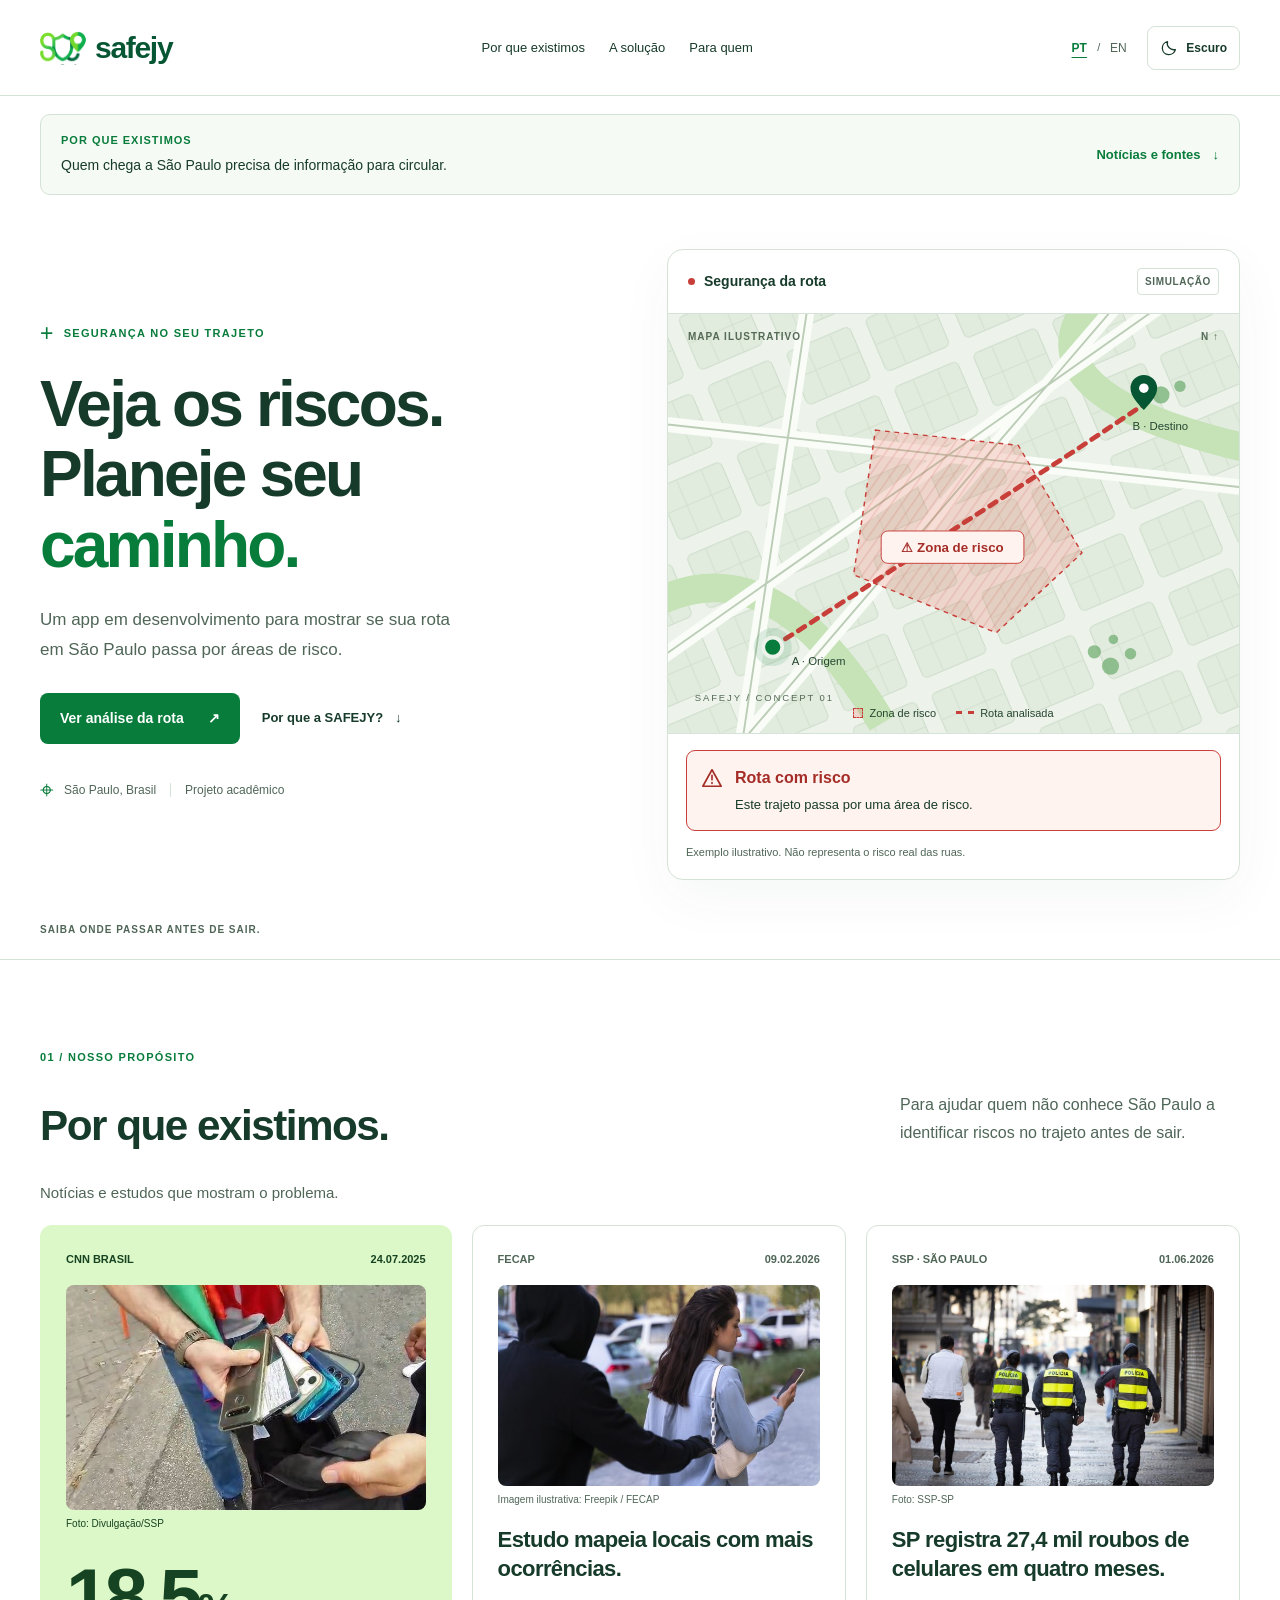
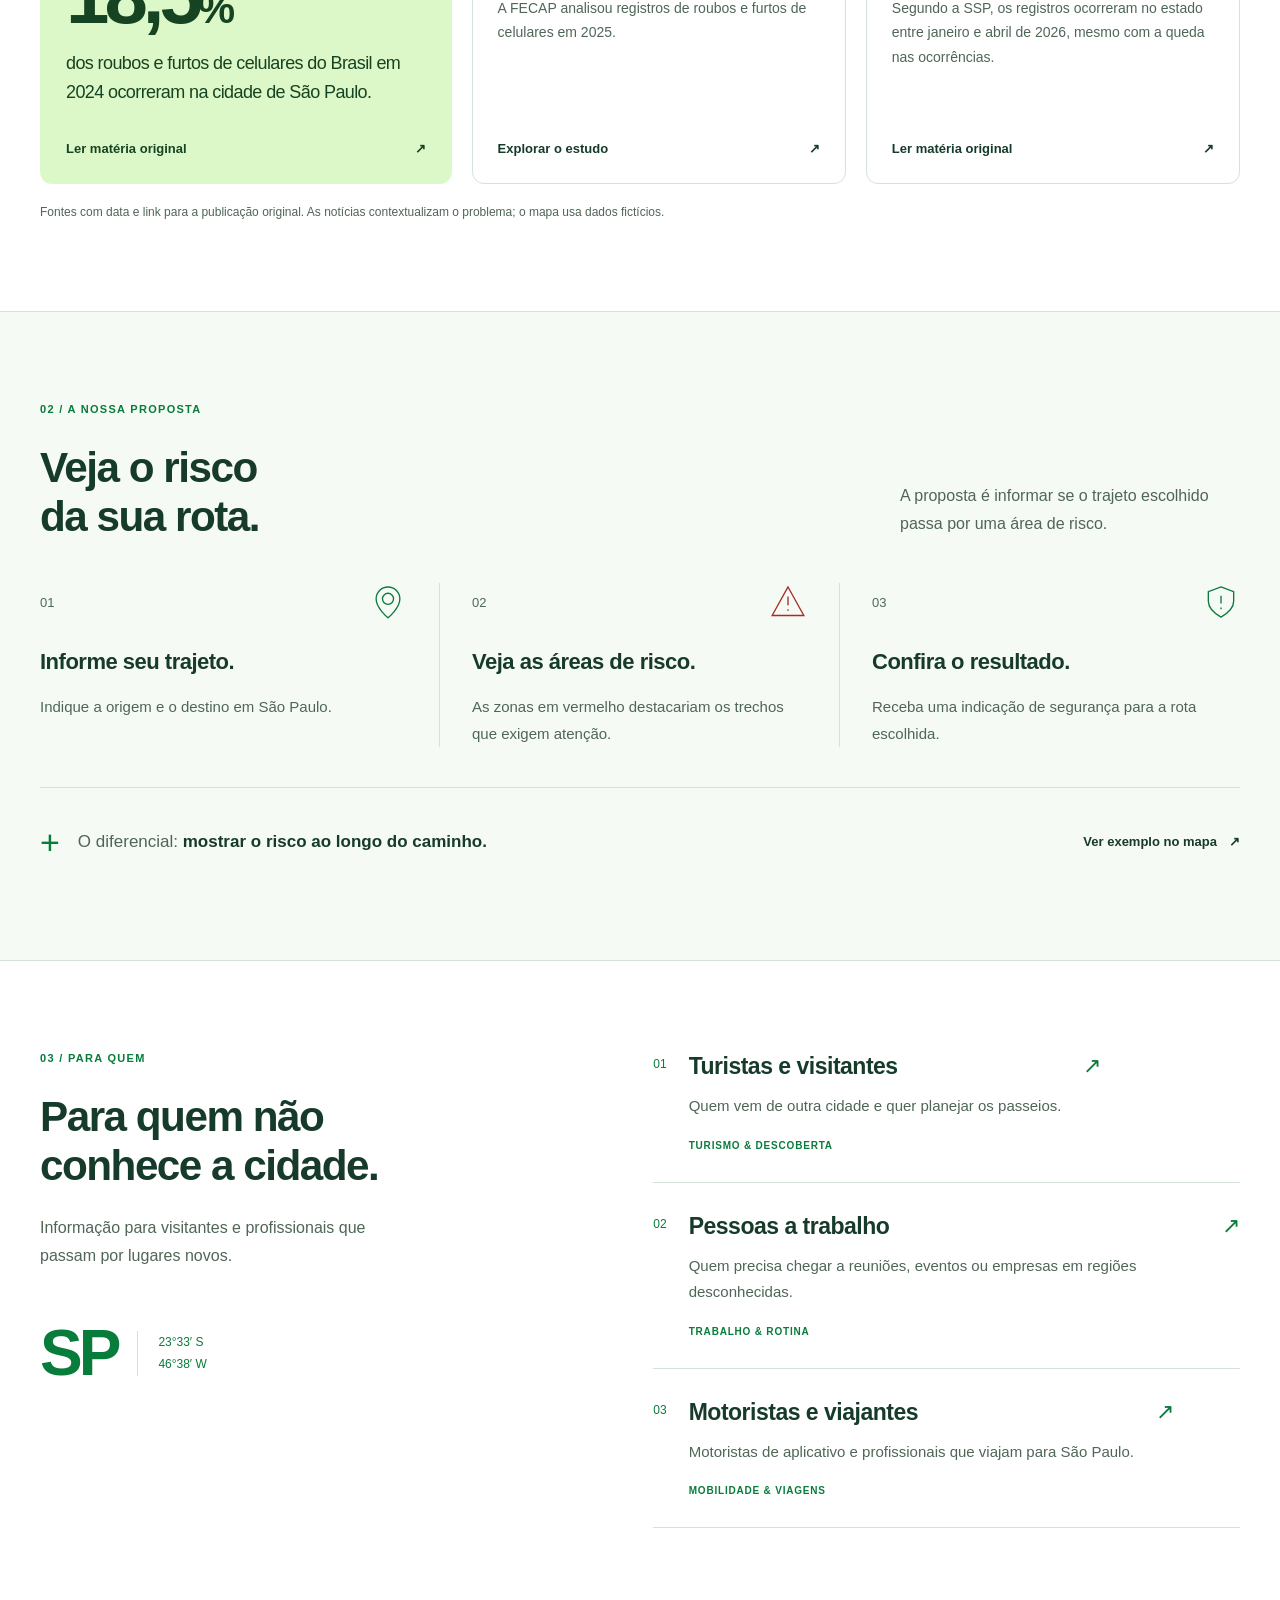
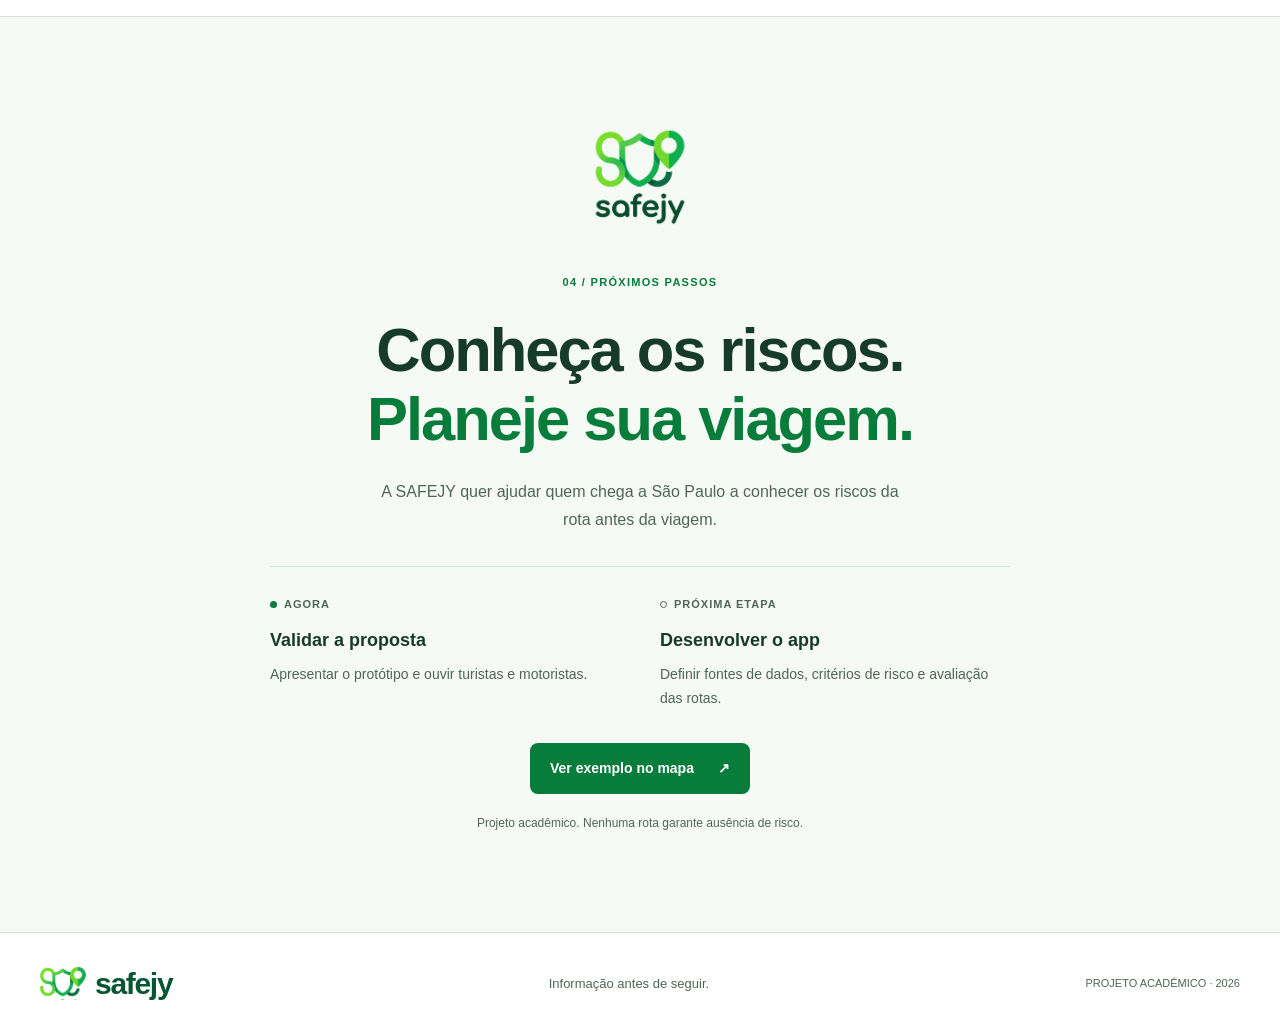
==== SAFEJY.html @ 4ebc930a "Adiciona versão inicial do projeto Safejy" ====
<!doctype html>
<html lang="pt-BR">
<head>
  <meta charset="utf-8"><meta name="viewport" content="width=device-width,initial-scale=1">
  <meta name="theme-color" content="#ffffff">
  <script>try{if(localStorage.getItem("safejy-theme")==="dark")document.documentElement.dataset.theme="dark";}catch(error){}</script>
  <meta name="description" content="SAFEJY: saiba se sua rota em São Paulo passa por áreas de risco. Conheça nossa proposta e as notícias que mostram o problema.">
  <title>SAFEJY — Planeje seu caminho.</title>
  <link rel="icon" href="[data-uri]" type="image/svg+xml">
  <style>
/* SAFEJY: white, forest green, vivid green and lime from the supplied logo. */
:root {
  color-scheme: light;
  --bg: #ffffff; --surface: #f6faf5; --panel: #ffffff;
  --line: #d5e2d7; --text: #173b2a; --muted: #4f6657;
  --green: #087c3b; --lime: #76e21e; --brand-dark: #075633;
  --button: #087c3b; --button-text: #ffffff; --button-hover: #065f2e;
  --tint: #edf7e8; --feature: #ddf8c8; --feature-text: #164321;
  --risk: #c83f39; --risk-text: #a52d27; --shadow: 0 18px 55px #1546290b;
  --map-base: #edf3eb; --map-block: #e1ebde; --map-edge: #cbdac7;
  --map-inner: #d2e0ce; --map-road: #f9fcf7; --map-road-line: #bccdb7;
  --map-park: #c5e3b7; --map-tree: #6cab6c; --map-risk-fill: #e9554430;
  --map-risk-label: #fff3ef; --map-text: #264630; --map-muted: #546a55;
  --map-pin: #075633; --map-pin-inner: #ffffff; --map-initial: #66706a;
  --route: #087c3b; --max: 1280px;
}
:root[data-theme="dark"] {
  color-scheme: dark;
  --bg: #101b15; --surface: #15251b; --panel: #192b1f;
  --line: #3c5142; --text: #edf5ed; --muted: #b5c7b9;
  --green: #92e956; --brand-dark: #92e956;
  --button: #92e956; --button-text: #17321e; --button-hover: #adf57c;
  --tint: #1e3424; --feature: #27452b; --feature-text: #e4f7d6;
  --risk: #ff9c91; --risk-text: #ffb1a7; --shadow: 0 18px 55px #0003;
  --map-base: #17291e; --map-block: #21372a; --map-edge: #36503d;
  --map-inner: #2a4232; --map-road: #112118; --map-road-line: #46624c;
  --map-park: #2e5035; --map-tree: #7eac7f; --map-risk-fill: #ee6f5830;
  --map-risk-label: #452f29; --map-text: #e2eee0; --map-muted: #b1c5ae;
  --map-pin: #e2f5d8; --map-pin-inner: #17321e; --map-initial: #e2e9df;
  --route: #92e956;
}
* { box-sizing: border-box; }
html { scroll-behavior: smooth; scroll-padding-top: 28px; }
body { margin: 0; background: var(--bg); color: var(--text); font-family: -apple-system, BlinkMacSystemFont, "Segoe UI", Arial, sans-serif; -webkit-font-smoothing: antialiased; line-height: 1.5; }
button, a { -webkit-tap-highlight-color: transparent; touch-action: manipulation; }
a { color: inherit; text-decoration: none; }
button { font: inherit; cursor: pointer; color: inherit; }
button:disabled { cursor: default; opacity: .35; }
button:focus-visible, a:focus-visible, [tabindex]:focus-visible { outline: 3px solid var(--green); outline-offset: 5px; }
button.primary:focus-visible, a.primary:focus-visible { outline-color: var(--text); }
::selection { background: #d4f5b9; color: #173b2a; }
.skip { position: fixed; top: -70px; left: 20px; background: var(--button); color: var(--button-text); padding: 14px; z-index: 100; border-radius: 5px; }
.skip:focus { top: 10px; }
.header { max-width: var(--max); margin: auto; min-height: 96px; display: flex; align-items: center; justify-content: space-between; gap: 24px; padding: 18px 40px; border-bottom: 1px solid var(--line); }
.brand { display: inline-flex; gap: 9px; align-items: center; flex-shrink: 0; min-height: 44px; }
.brand-symbol { position: relative; display: block; overflow: hidden; width: 46px; height: 34px; border-radius: 5px; background: transparent; flex-shrink: 0; }
.brand-symbol img { position: absolute; width: 74px; height: 74px; max-width: none; top: -12px; left: -14px; }
.brand-name { font-family: "Arial Rounded MT Bold", "Trebuchet MS", sans-serif; font-size: 30px; font-weight: 800; letter-spacing: -1.3px; color: var(--brand-dark); }
.header nav { display: flex; align-items: center; gap: 24px; font-size: 13px; font-weight: 500; white-space: nowrap; }
.header nav a { display: inline-flex; align-items: center; min-height: 44px; }
.header nav a:hover, .text-link:hover { color: var(--green); text-decoration: underline; text-underline-offset: 5px; }
.header-actions { display: flex; align-items: center; gap: 12px; }
.languages { display: flex; gap: 1px; align-items: center; color: var(--muted); font-size: 11px; }
.languages button { background: none; border: 1px solid transparent; border-radius: 5px; min-width: 34px; min-height: 44px; padding: 8px 3px; font-size: 12px; color: var(--muted); }
.languages button[aria-pressed="true"] { color: var(--green); font-weight: 800; text-decoration: underline; text-underline-offset: 5px; }
.theme-toggle { display: inline-flex; align-items: center; justify-content: center; gap: 8px; min-height: 44px; padding: 10px 12px; background: var(--panel); border: 1px solid var(--line); border-radius: 8px; font-size: 12px; font-weight: 600; white-space: nowrap; }
.theme-toggle:hover { background: var(--tint); border-color: var(--green); }
.theme-toggle svg { width: 18px; height: 18px; fill: none; stroke: currentColor; stroke-width: 1.7; stroke-linejoin: round; stroke-linecap: round; flex-shrink: 0; }
.theme-toggle .sun-icon { display: none; }
[data-theme="dark"] .theme-toggle .sun-icon { display: block; }
[data-theme="dark"] .theme-toggle .moon-icon { display: none; }
.slide { max-width: var(--max); margin: auto; padding: 88px 40px; border-bottom: 1px solid var(--line); scroll-margin-top: 24px; }
.hero { padding-top: 18px; padding-bottom: 22px; }
.red-dot, .green-dot, .hollow-dot { width: 7px; height: 7px; display: inline-block; border-radius: 50%; flex-shrink: 0; }
.red-dot { background: var(--risk); }
.green-dot { background: var(--green); }
.hollow-dot { border: 1px solid var(--muted); }
.hero-grid { display: grid; grid-template-columns: 1fr 1fr; gap: 54px; align-items: center; padding: 54px 0 42px; }
.eyebrow { font-size: 11px; letter-spacing: 1.3px; font-weight: 700; display: flex; align-items: center; gap: 9px; color: var(--green); margin: 0 0 24px; line-height: 1.7; }
.tiny-cross { font-size: 23px; font-weight: 400; line-height: 1; }
.hero h1 { font-size: clamp(45px, 5vw, 68px); line-height: 1.1; letter-spacing: -2.8px; margin: 0; font-weight: 700; }
.hero h1 em { font-style: normal; color: var(--green); }
.hero-description { font-size: 17px; line-height: 1.75; color: var(--muted); max-width: 420px; margin: 25px 0 28px; }
.hero-ctas { display: flex; align-items: center; gap: 22px; flex-wrap: wrap; }
.button { display: inline-flex; align-items: center; justify-content: center; gap: 24px; border: 0; min-height: 50px; padding: 15px 20px; border-radius: 8px; font-size: 14px; font-weight: 650; }
.primary { background: var(--button); color: var(--button-text); transition: background .2s, transform .2s; }
.primary:hover { background: var(--button-hover); transform: translateY(-1px); }
.text-link { font-size: 13px; font-weight: 600; display: inline-flex; min-height: 44px; gap: 12px; align-items: center; }
.hero-foot { display: flex; gap: 10px; align-items: center; font-size: 12px; color: var(--muted); margin-top: 28px; }
.location-icon { font-size: 24px; color: var(--green); }
.divider { height: 14px; width: 1px; background: var(--line); margin: 0 4px; }
.demo { border: 1px solid var(--line); border-radius: 16px; background: var(--panel); box-shadow: var(--shadow); overflow: hidden; scroll-margin-top: 40px; }
.map-top { display: flex; align-items: center; justify-content: space-between; padding: 18px 20px; gap: 10px; border-bottom: 1px solid var(--line); }
.map-top > div { display: flex; align-items: center; gap: 9px; font-size: 14px; }
.outline-label { font-size: 10px; letter-spacing: .6px; padding: 5px 7px; border: 1px solid var(--line); border-radius: 4px; color: var(--muted); font-weight: 600; }
.map-canvas { position: relative; background: var(--map-base); }
.map-caption { position: absolute; top: 15px; left: 20px; right: 20px; display: flex; justify-content: space-between; z-index: 1; font-size: 10px; letter-spacing: 1px; color: var(--map-muted); font-weight: 600; }
.city-map { display: block; width: 100%; height: auto; }
.map-legend { display: flex; justify-content: center; gap: 20px; position: absolute; bottom: 12px; left: 12px; right: 12px; font-size: 11px; color: var(--map-text); }
.map-legend > span { display: flex; align-items: center; gap: 6px; }
.legend-risk { width: 10px; height: 10px; border: 1px dashed var(--risk); background: var(--map-risk-fill); }
.legend-route { width: 18px; height: 0; border-top: 3px dashed var(--risk); }
.map-bottom { padding: 16px 18px 18px; border-top: 1px solid var(--line); }
.map-note { font-size: 11px; color: var(--muted); line-height: 1.7; margin: 0; }
.section-bottom { display: flex; justify-content: space-between; gap: 20px; font-size: 10px; font-weight: 600; letter-spacing: 1px; color: var(--muted); }
.heading-row { display: flex; justify-content: space-between; gap: 55px; align-items: flex-end; }
.heading-row h2, .audience h2 { font-size: clamp(30px, 3.3vw, 44px); line-height: 1.17; font-weight: 650; letter-spacing: -1.5px; margin: 0; }
.heading-row > p { color: var(--muted); font-size: 16px; line-height: 1.75; max-width: 340px; margin: 0 0 3px; }
.news-grid { display: grid; grid-template-columns: 1.1fr 1fr 1fr; gap: 20px; margin-top: 38px; }
.article { padding: 25px; display: flex; flex-direction: column; min-height: 330px; border: 1px solid var(--line); border-radius: 12px; background: var(--panel); transition: transform .2s, border-color .2s; }
.article:hover { transform: translateY(-3px); border-color: var(--green); }
.article-meta { display: flex; justify-content: space-between; gap: 10px; font-size: 11px; font-weight: 600; color: var(--muted); }
.featured { background: var(--feature); color: var(--feature-text); border-color: transparent; }
.featured .article-meta { color: var(--feature-text); }
.big-stat { font-size: 78px; font-weight: 600; letter-spacing: -5px; line-height: 1.25; margin-top: 16px; }
.big-stat span { font-size: 42px; letter-spacing: -2px; }
.article h3 { font-weight: 650; font-size: 22px; letter-spacing: -.6px; line-height: 1.3; margin: 18px 0 12px; }
.featured h3 { font-size: 18px; margin-top: 4px; line-height: 1.6; font-weight: 500; }
.article p { font-size: 14px; line-height: 1.75; color: var(--muted); margin: 0 0 20px; }
.article-link { margin-top: auto; display: flex; justify-content: space-between; font-size: 13px; font-weight: 600; padding-top: 20px; }
.article-symbol { font-size: 40px; line-height: 1; margin-top: 22px; color: var(--green); }
.source-note { font-size: 12px; line-height: 1.7; color: var(--muted); margin: 18px 0 0; }
.solution { background: var(--surface); }
.steps { display: grid; grid-template-columns: repeat(3, 1fr); margin-top: 42px; }
.steps article { padding: 0 32px; border-right: 1px solid var(--line); }
.steps article:first-child { padding-left: 0; }
.steps article:last-child { padding-right: 0; border: 0; }
.step-top { display: flex; align-items: center; justify-content: space-between; margin-bottom: 24px; }
.step-top > span { font-size: 13px; color: var(--muted); }
.step-top svg { width: 38px; height: 38px; fill: none; stroke: var(--green); stroke-width: 1.7; }
.step-top .red-icon { stroke: var(--risk-text); }
.steps h3 { font-size: 22px; font-weight: 650; letter-spacing: -.5px; margin: 18px 0 12px; }
.steps p { font-size: 15px; line-height: 1.8; color: var(--muted); margin-bottom: 0; }
.solution-callout { display: flex; align-items: center; gap: 18px; margin-top: 40px; padding: 24px 0 0; border-top: 1px solid var(--line); }
.cross-large { font-size: 34px; color: var(--green); font-weight: 300; }
.solution-callout p { font-size: 17px; color: var(--muted); }
.solution-callout strong { color: var(--text); font-weight: 650; }
.solution-callout a { margin-left: auto; white-space: nowrap; }
.audience { display: grid; grid-template-columns: 1fr 1.1fr; gap: 80px; }
.audience-intro > p:not(.eyebrow) { font-size: 16px; color: var(--muted); line-height: 1.75; max-width: 330px; margin-top: 24px; }
.audience-stamp { display: flex; align-items: center; gap: 20px; margin-top: 35px; color: var(--green); }
.audience-stamp > span:first-child { font-size: 64px; font-weight: 700; letter-spacing: -4px; }
.audience-stamp > span:last-child { font-size: 12px; line-height: 1.9; border-left: 1px solid var(--line); padding-left: 20px; }
.audience-list article { display: flex; align-items: flex-start; gap: 22px; padding: 26px 0; border-bottom: 1px solid var(--line); }
.audience-list article:first-child { padding-top: 0; }
.audience-number { font-size: 12px; color: var(--green); margin-top: 6px; }
.audience-list h3 { font-size: 23px; font-weight: 650; letter-spacing: -.5px; margin: 0 0 10px; }
.audience-list p { font-size: 15px; color: var(--muted); line-height: 1.75; margin: 0 0 12px; }
.audience-list article > span:last-child { color: var(--green); font-size: 22px; }
.pill { font-size: 10px; letter-spacing: .8px; color: var(--green); font-weight: 650; }
.vision { text-align: center; background: var(--surface); }
.identity-logo { display: block; width: 144px; height: 144px; object-fit: contain; border-radius: 16px; margin: 0 auto 24px; background: transparent; }
.vision .eyebrow { justify-content: center; }
.vision h2 { font-size: clamp(36px, 4.8vw, 62px); font-weight: 650; line-height: 1.12; letter-spacing: -2px; margin: 0; }
.vision h2 em { font-style: normal; color: var(--green); }
.vision-description { max-width: 540px; font-size: 16px; line-height: 1.75; margin: 24px auto; color: var(--muted); }
.roadmap { display: grid; grid-template-columns: 1fr 1fr; max-width: 740px; margin: 32px auto; text-align: left; gap: 40px; border-top: 1px solid var(--line); padding-top: 24px; }
.roadmap > div > span:not(.green-dot):not(.hollow-dot) { font-size: 11px; font-weight: 600; letter-spacing: 1px; margin-left: 7px; color: var(--muted); }
.roadmap h3 { font-size: 18px; font-weight: 650; margin: 12px 0 8px; }
.roadmap p { font-size: 14px; line-height: 1.75; color: var(--muted); margin: 0; }
.vision-note { font-size: 12px; color: var(--muted); margin-top: 20px; }
footer { max-width: var(--max); margin: auto; padding: 28px 40px; display: flex; align-items: center; justify-content: space-between; gap: 25px; }
footer p { font-size: 13px; color: var(--muted); }
footer > span { font-size: 11px; color: var(--muted); }
[hidden] { display: none !important; }
@media (max-width: 1100px) {
  .header nav { display: none; }
  .hero-grid { gap: 32px; }
  .heading-row { gap: 35px; }
  .heading-row > p { max-width: 290px; }
  .news-grid { gap: 14px; }
  .article { padding: 22px; }
  .big-stat { font-size: 70px; }
  .audience { gap: 45px; }
}
@media (max-width: 900px) {
  .header, .slide, footer { padding-left: 28px; padding-right: 28px; }
  .hero h1 { font-size: 50px; }
  .hero-description { font-size: 16px; }
  .hero-grid { gap: 28px; padding-top: 32px; }
  .map-top { padding: 15px; }
  .map-top > div { font-size: 12px; }
  .outline-label { font-size: 9px; }
  .map-bottom { padding: 14px; }
  .article h3 { font-size: 20px; }
  .featured h3 { font-size: 17px; }
  .article-meta { font-size: 10px; }
  .heading-row h2, .audience h2 { font-size: 36px; }
  .steps article { padding: 0 23px; }
  .steps h3 { font-size: 20px; }
}
@media (max-width: 740px) {
  .header { min-height: 84px; gap: 12px; padding: 14px 22px; }
  .slide { padding: 60px 22px; }
  .hero { padding-top: 16px; padding-bottom: 22px; }
  .hero-grid { grid-template-columns: 1fr; padding: 36px 0 30px; gap: 34px; }
  .hero h1 { font-size: 56px; line-height: 1.08; letter-spacing: -2px; }
  .hero-description { max-width: 500px; margin-top: 22px; }
  .hero-foot { margin-top: 24px; }
  .eyebrow { font-size: 10px; margin-bottom: 22px; }
  .hero-ctas { gap: 18px; }
  .demo { max-width: 590px; width: 100%; justify-self: center; }
  .map-top { padding: 17px; }
  .map-top > div { font-size: 14px; }
  .map-bottom { padding: 17px; }
  .map-note { font-size: 12px; }
  .heading-row { display: block; }
  .heading-row h2, .audience h2 { font-size: 34px; letter-spacing: -1px; }
  .heading-row > p { max-width: 500px; margin-top: 20px; }
  .news-grid { grid-template-columns: 1fr; margin-top: 28px; gap: 16px; }
  .article { min-height: 260px; padding: 25px; }
  .article h3 { font-size: 23px; }
  .featured h3 { max-width: 440px; font-size: 19px; }
  .big-stat { font-size: 80px; }
  .article p { font-size: 15px; }
  .article-meta { font-size: 12px; }
  .steps { grid-template-columns: 1fr; margin-top: 18px; }
  .steps article, .steps article:first-child, .steps article:last-child { padding: 24px 0; border: 0; border-bottom: 1px solid var(--line); }
  .step-top { margin-bottom: 14px; }
  .steps h3 { font-size: 23px; margin: 14px 0 10px; }
  .steps p { font-size: 16px; }
  .solution-callout { flex-wrap: wrap; gap: 6px 14px; margin-top: 20px; }
  .solution-callout p { font-size: 16px; flex: 1; }
  .solution-callout a { margin: 0 0 0 36px; }
  .audience { grid-template-columns: 1fr; gap: 35px; }
  .audience-stamp { display: none; }
  .audience-list h3 { font-size: 23px; }
  .audience-list p { font-size: 16px; }
  .vision h2 { font-size: 40px; letter-spacing: -1.5px; }
  .roadmap { gap: 24px; grid-template-columns: 1fr; }
  .roadmap p { font-size: 15px; }
  .vision-note { line-height: 1.7; }
  footer { padding: 25px 22px; flex-wrap: wrap; gap: 8px 20px; }
  footer p { margin-left: auto; }
  footer > span { width: 100%; margin-top: 8px; }
  .section-bottom { font-size: 9px; letter-spacing: .6px; }
}
@media (max-width: 620px) {
  .header { padding: 12px 16px; min-height: 78px; gap: 8px; }
  .header-actions { gap: 6px; }
  .brand { gap: 5px; }
  .brand-symbol { width: 35px; height: 28px; }
  .brand-symbol img { width: 60px; height: 60px; left: -12px; top: -10px; }
  .brand-name { font-size: 26px; }
  .theme-toggle { width: 44px; height: 44px; padding: 10px; }
  #theme-label { display: none; }
  .languages button { min-width: 36px; }
}
@media (max-width: 380px) {
  .header { padding-left: 12px; padding-right: 12px; gap: 5px; }
  .header-actions { gap: 4px; }
  .brand-symbol { width: 30px; height: 26px; }
  .brand-symbol img { width: 55px; height: 55px; left: -11px; top: -9px; }
  .brand-name { font-size: 24px; letter-spacing: -1px; }
  .brand { gap: 4px; }
  .hero h1 { font-size: 45px; }
  .hero-ctas { gap: 8px; }
  .hero-foot { font-size: 11px; gap: 7px; }
  .hero .eyebrow { letter-spacing: .7px; }
  .map-top { padding: 14px 12px; }
  .map-top > div { font-size: 12px; gap: 6px; }
  .map-bottom { padding: 12px; }
  .map-caption { font-size: 9px; left: 14px; right: 14px; }
  .map-legend { gap: 14px; font-size: 10px; }
  .heading-row h2, .audience h2 { font-size: 30px; }
  .vision h2 { font-size: 34px; }
  footer p { margin-left: 0; width: 100%; }
}
@media (prefers-reduced-motion: reduce) {
  html { scroll-behavior: auto; }
  *, *::before, *::after { transition: none !important; animation: none !important; }
}

/* Purpose and source context; the map displays one assessed route. */
.purpose-strip { display: flex; align-items: center; justify-content: space-between; gap: 30px; padding: 17px 20px; background: var(--surface); border: 1px solid var(--line); border-radius: 10px; }
.purpose-label { color: var(--green); font-size: 11px; font-weight: 750; letter-spacing: 1px; margin: 0 0 5px; }
.purpose-strip p:not(.purpose-label) { color: var(--text); font-size: 14px; line-height: 1.7; margin: 0; }
.purpose-strip .text-link { flex-shrink: 0; color: var(--green); }
.news-intro { font-size: 15px; color: var(--muted); margin: 32px 0 0; }
.scenario .news-grid { margin-top: 20px; }
.risk-status { display: flex; gap: 12px; align-items: flex-start; padding: 14px; background: var(--map-risk-label); border: 1px solid var(--risk); border-radius: 9px; }
.risk-status svg { width: 22px; height: 22px; flex-shrink: 0; fill: none; stroke: var(--risk-text); stroke-width: 1.8; stroke-linecap: round; stroke-linejoin: round; margin-top: 2px; }
.risk-status strong { color: var(--risk-text); font-size: 16px; line-height: 1.6; }
.risk-status p { color: var(--text); font-size: 13px; line-height: 1.7; margin: 3px 0 0; }
.map-bottom .map-note { margin-top: 12px; }
@media (max-width: 740px) {
  .purpose-strip { align-items: flex-start; flex-direction: column; gap: 9px; padding: 16px; }
  .purpose-strip .text-link { font-size: 13px; }
  .risk-status p { font-size: 14px; }
}

/* Original article photos, with fixed proportions to prevent layout shifts. */
.article-media { margin: 18px 0 0; }
.article-media img { display: block; width: 100%; height: auto; aspect-ratio: 16 / 10; object-fit: cover; border-radius: 8px; }
.article-media figcaption { font-size: 10px; line-height: 1.6; color: var(--muted); margin-top: 6px; }
.featured .article-media figcaption { color: var(--feature-text); }

</style>
</head>
<body>
<a class="skip" href="#inicio" data-i18n="skip">Pular para o conteúdo</a>
<header class="header">
  <a href="#inicio" class="brand" aria-label="SAFEJY — início"><span class="brand-symbol" aria-hidden="true"><img src="[data-uri]" alt="" width="1024" height="1024"></span><span class="brand-name">safejy</span></a>
  <nav aria-label="Principal"><a href="#cenario" data-i18n="navProblem">Por que existimos</a><a href="#como" data-i18n="navHow">A solução</a><a href="#publico" data-i18n="navWho">Para quem</a></nav>
  <div class="header-actions"><div class="languages" role="group" aria-label="Language / Idioma"><button data-lang="pt" aria-pressed="true" lang="pt-BR">PT</button><span>/</span><button data-lang="en" aria-pressed="false" lang="en">EN</button></div><button id="theme-toggle" class="theme-toggle" aria-label="Ativar tema escuro" title="Ativar tema escuro" aria-pressed="false"><svg class="moon-icon" viewBox="0 0 24 24" aria-hidden="true"><path d="M20.5 14A8.6 8.6 0 0 1 10 3.5 8.8 8.8 0 1 0 20.5 14Z"/></svg><svg class="sun-icon" viewBox="0 0 24 24" aria-hidden="true"><circle cx="12" cy="12" r="4"/><path d="M12 2v2m0 16v2M2 12h2m16 0h2M5 5l1.5 1.5m11 11L19 19M5 19l1.5-1.5m11-11L19 5"/></svg><span id="theme-label">Escuro</span></button></div>
</header>
<main>
<section id="inicio" class="slide hero">
  <aside class="purpose-strip"><div><p class="purpose-label" data-i18n="purposeLabel">POR QUE EXISTIMOS</p><p data-i18n="purposeSummary">Quem chega a São Paulo precisa de informação para circular.</p></div><a class="text-link" href="#cenario"><span data-i18n="purposeLink">Notícias e fontes</span><span aria-hidden="true">↓</span></a></aside>
  <div class="hero-grid">
    <div class="hero-copy"><p class="eyebrow"><span class="tiny-cross">+</span><span data-i18n="heroEyebrow">SEGURANÇA NO SEU TRAJETO</span></p><h1><span data-i18n="heroTitle1">Veja os riscos.</span><br><span data-i18n="heroTitle2">Planeje seu</span><br><em data-i18n="heroTitle3">caminho.</em></h1><p class="hero-description" data-i18n="heroDescription">Um app em desenvolvimento para mostrar se sua rota em São Paulo passa por áreas de risco.</p><div class="hero-ctas"><a class="button primary" href="#demo" id="try-demo"><span data-i18n="try">Ver análise da rota</span><span aria-hidden="true">↗</span></a><a class="text-link" href="#cenario"><span data-i18n="understand">Por que a SAFEJY?</span><span aria-hidden="true">↓</span></a></div><div class="hero-foot"><span class="location-icon" aria-hidden="true">⌖</span><span>São Paulo, Brasil</span><span class="divider"></span><span data-i18n="academic">Projeto acadêmico</span></div></div>
    <div class="demo" id="demo" tabindex="-1">
      <div class="map-top"><div><span class="red-dot"></span><strong data-i18n="mapTitle">Segurança da rota</strong></div><span class="outline-label" data-i18n="simulation">SIMULAÇÃO</span></div>
      <div class="map-canvas"><div class="map-caption"><span data-i18n="mapConcept">MAPA ILUSTRATIVO</span><span>N ↑</span></div>
      <svg class="city-map" viewBox="0 0 600 440" role="img" aria-labelledby="map-description">
        <title id="map-description" data-i18n="mapAlt">Mapa fictício com uma rota entre A e B que atravessa uma zona de risco em vermelho.</title>
        <defs><pattern id="blocks" width="90" height="78" patternTransform="rotate(-23)" patternUnits="userSpaceOnUse"><rect width="90" height="78" fill="var(--map-base)"/><rect x="8" y="8" width="72" height="60" rx="5" fill="var(--map-block)" stroke="var(--map-edge)" stroke-width="1"/><path d="M30 9v58M58 9v58M9 37h70" stroke="var(--map-inner)" fill="none"/></pattern><pattern id="hatch" width="9" height="9" patternUnits="userSpaceOnUse" patternTransform="rotate(35)"><path d="M0 0v9" stroke="var(--risk)" stroke-opacity=".17" stroke-width="3"/></pattern></defs>
        <rect width="600" height="440" fill="url(#blocks)"/>
        <path d="M-40 320Q100 220 225 430M450-20Q350 90 650 150" stroke="var(--map-park)" stroke-width="30" fill="none"/>
        <path d="m-20 114 640 70M150-30 75 470M480-20 60 470M-20 370 640-95" stroke="var(--map-road)" stroke-width="16" fill="none"/>
        <path d="m-20 114 640 70M150-30 75 470M480-20 60 470M-20 370 640-95" stroke="var(--map-road-line)" stroke-width="2" fill="none"/>
        <path d="m218 122 150 16 67 113-90 84-150-61Z" fill="var(--map-risk-fill)" stroke="var(--risk)" stroke-opacity="1" stroke-width="1.5" stroke-dasharray="5 5"/>
        <path d="m218 122 150 16 67 113-90 84-150-61Z" fill="url(#hatch)"/>
        <g fill="var(--map-tree)" opacity=".7"><circle cx="448" cy="355" r="7"/><circle cx="468" cy="342" r="5"/><circle cx="465" cy="370" r="9"/><circle cx="486" cy="357" r="6"/><circle cx="518" cy="85" r="9"/><circle cx="538" cy="76" r="6"/></g>
        <path id="assessed-route" d="M110 350 202 291 310 220 427 144 500 95" fill="none" stroke="var(--risk)" stroke-width="5" stroke-dasharray="8 8" stroke-linecap="round"/>
        <g transform="translate(299 245)"><rect x="-75" y="-17" width="150" height="34" rx="7" fill="var(--map-risk-label)" stroke="var(--risk)"/><text text-anchor="middle" y="5" fill="var(--risk-text)" font-size="14" font-weight="600" data-i18n="riskZone">⚠ Zona de risco</text></g>
        <circle cx="110" cy="350" r="20" fill="var(--route)" fill-opacity=".12"/><circle cx="110" cy="350" r="10" fill="var(--route)" stroke="var(--map-base)" stroke-width="4"/><text x="130" y="369" fill="var(--map-text)" font-size="12" data-i18n="origin">A · Origem</text>
        <g transform="translate(500 95)"><path d="M0 6C-5 0-14-8-14-17a14 14 0 0 1 28 0C14-8 5 0 0 6" fill="var(--map-pin)"/><circle cy="-17" r="5" fill="var(--map-pin-inner)"/></g><text x="488" y="122" fill="var(--map-text)" font-size="12" data-i18n="destination">B · Destino</text>
        <text x="28" y="407" fill="var(--map-muted)" font-size="10" letter-spacing="2">SAFEJY / CONCEPT 01</text>
      </svg>
      <div class="map-legend"><span><i class="legend-risk"></i><span data-i18n="legendRisk">Zona de risco</span></span><span><i class="legend-route"></i><span data-i18n="legendRoute">Rota analisada</span></span></div></div>
      <div class="map-bottom"><div class="risk-status"><svg viewBox="0 0 24 24" aria-hidden="true"><path d="m12 3 10 18H2Z"/><path d="M12 9v5m0 3v1"/></svg><div><strong data-i18n="routeResult">Rota com risco</strong><p data-i18n="routeExplanation">Este trajeto passa por uma área de risco.</p></div></div><p class="map-note" data-i18n="mapNote">Exemplo ilustrativo. Não representa o risco real das ruas.</p></div>
    </div>
  </div>
  <div class="section-bottom"><span data-i18n="heroBottom">SAIBA ONDE PASSAR ANTES DE SAIR.</span></div>
</section>
<section id="cenario" class="slide scenario">
  <div class="section-heading"><p class="eyebrow" data-i18n="problemEyebrow">01 / NOSSO PROPÓSITO</p><div class="heading-row"><h2 data-i18n="problemTitle">Por que existimos.</h2><p data-i18n="problemDescription">Para ajudar quem não conhece São Paulo a identificar riscos no trajeto antes de sair.</p></div></div>
  <p class="news-intro" data-i18n="newsIntro">Notícias e estudos que mostram o problema.</p>
  <div class="news-grid">
    <a class="article featured" href="https://www.cnnbrasil.com.br/nacional/sudeste/sp/sao-paulo-tem-185-de-todos-os-roubos-e-furtos-de-celulares-do-brasil/" target="_blank" rel="noopener noreferrer"><div class="article-meta"><span>CNN BRASIL</span><time datetime="2025-07-24">24.07.2025</time></div><figure class="article-media"><img src="[data-uri]" alt="Pessoa segura vários celulares, em foto publicada pela CNN Brasil." data-alt-pt="Pessoa segura vários celulares, em foto publicada pela CNN Brasil." data-alt-en="A person holding several phones, in a photo published by CNN Brasil." width="827" height="414" loading="lazy" decoding="async"><figcaption data-i18n="newsPhotoCredit1">Foto: Divulgação/SSP</figcaption></figure><div class="big-stat" data-i18n="statValue">18,5<span>%</span></div><h3 data-i18n="statDescription">dos roubos e furtos de celulares do Brasil em 2024 ocorreram na cidade de São Paulo.</h3><span class="article-link"><span data-i18n="readSource">Ler matéria original</span> ↗</span></a>
    <a class="article" href="https://www.fecap.br/2026/02/09/roubos-e-furtos-de-celulares-caem-905-em-sp-em-2025-veja-cidades-bairros-e-locais-com-mais-ocorrencias/" target="_blank" rel="noopener noreferrer"><div class="article-meta"><span>FECAP</span><time datetime="2026-02-09">09.02.2026</time></div><figure class="article-media"><img src="[data-uri]" alt="Cena ilustrativa de furto a uma pessoa que usa o celular na rua." data-alt-pt="Cena ilustrativa de furto a uma pessoa que usa o celular na rua." data-alt-en="Illustrative theft scene involving a person using a phone on the street." width="600" height="400" loading="lazy" decoding="async"><figcaption data-i18n="newsPhotoCredit2">Imagem ilustrativa: Freepik / FECAP</figcaption></figure><h3 data-i18n="news2Title">Estudo mapeia locais com mais ocorrências.</h3><p data-i18n="news2Description">A FECAP analisou registros de roubos e furtos de celulares em 2025.</p><span class="article-link"><span data-i18n="readStudy">Explorar o estudo</span> ↗</span></a>
    <a class="article" href="https://www.ssp.sp.gov.br/noticia/60440" target="_blank" rel="noopener noreferrer"><div class="article-meta"><span>SSP · SÃO PAULO</span><time datetime="2026-06-01">01.06.2026</time></div><figure class="article-media"><img src="[data-uri]" alt="Policiais caminham por uma rua comercial." data-alt-pt="Policiais caminham por uma rua comercial." data-alt-en="Police officers walking along a commercial street." width="1024" height="683" loading="lazy" decoding="async"><figcaption data-i18n="newsPhotoCredit3">Foto: SSP-SP</figcaption></figure><h3 data-i18n="news3Title">SP registra 27,4 mil roubos de celulares em quatro meses.</h3><p data-i18n="news3Description">Segundo a SSP, os registros ocorreram no estado entre janeiro e abril de 2026, mesmo com a queda nas ocorrências.</p><span class="article-link"><span data-i18n="readSource">Ler matéria original</span> ↗</span></a>
  </div><p class="source-note" data-i18n="sourceNote">Fontes com data e link para a publicação original. As notícias contextualizam o problema; o mapa usa dados fictícios.</p>
</section>
<section id="como" class="slide solution">
  <p class="eyebrow" data-i18n="solutionEyebrow">02 / A NOSSA PROPOSTA</p><div class="heading-row"><h2 data-i18n="solutionTitle">Veja o risco<br>da sua rota.</h2><p data-i18n="solutionDescription">A proposta é informar se o trajeto escolhido passa por uma área de risco.</p></div>
  <div class="steps"><article><div class="step-top"><span>01</span><svg viewBox="0 0 48 48" aria-hidden="true"><circle cx="24" cy="20" r="7"/><path d="M39 20c0 12-15 24-15 24S9 32 9 20a15 15 0 0 1 30 0Z"/></svg></div><h3 data-i18n="step1Title">Informe seu trajeto.</h3><p data-i18n="step1Description">Indique a origem e o destino em São Paulo.</p></article><article><div class="step-top"><span>02</span><svg class="red-icon" viewBox="0 0 48 48" aria-hidden="true"><path d="m24 5 20 36H4Z"/><path d="M24 17v11m0 5v2"/></svg></div><h3 data-i18n="step2Title">Veja as áreas de risco.</h3><p data-i18n="step2Description">As zonas em vermelho destacariam os trechos que exigem atenção.</p></article><article><div class="step-top"><span>03</span><svg viewBox="0 0 48 48" aria-hidden="true"><path d="M24 5 40 11v12c0 9-9 16-16 20C17 39 8 32 8 23V11Z"/><path d="M24 16v10m0 5v2"/></svg></div><h3 data-i18n="step3Title">Confira o resultado.</h3><p data-i18n="step3Description">Receba uma indicação de segurança para a rota escolhida.</p></article></div>
  <div class="solution-callout"><span class="cross-large" aria-hidden="true">+</span><p data-i18n="solutionCallout">O diferencial: <strong>mostrar o risco ao longo do caminho.</strong></p><a class="text-link" href="#demo"><span data-i18n="backDemo">Ver exemplo no mapa</span> ↗</a></div>
</section>
<section id="publico" class="slide audience"><div class="audience-intro"><p class="eyebrow" data-i18n="audienceEyebrow">03 / PARA QUEM</p><h2 data-i18n="audienceTitle">Para quem não<br>conhece a cidade.</h2><p data-i18n="audienceDescription">Informação para visitantes e profissionais que passam por lugares novos.</p><div class="audience-stamp" aria-hidden="true"><span>SP</span><span>23°33′ S<br>46°38′ W</span></div></div><div class="audience-list"><article><span class="audience-number">01</span><div><h3 data-i18n="who1Title">Turistas e visitantes</h3><p data-i18n="who1Description">Quem vem de outra cidade e quer planejar os passeios.</p><span class="pill" data-i18n="who1Tag">TURISMO & DESCOBERTA</span></div><span aria-hidden="true">↗</span></article><article><span class="audience-number">02</span><div><h3 data-i18n="who2Title">Pessoas a trabalho</h3><p data-i18n="who2Description">Quem precisa chegar a reuniões, eventos ou empresas em regiões desconhecidas.</p><span class="pill" data-i18n="who2Tag">TRABALHO & ROTINA</span></div><span aria-hidden="true">↗</span></article><article><span class="audience-number">03</span><div><h3 data-i18n="who3Title">Motoristas e viajantes</h3><p data-i18n="who3Description">Motoristas de aplicativo e profissionais que viajam para São Paulo.</p><span class="pill" data-i18n="who3Tag">MOBILIDADE & VIAGENS</span></div><span aria-hidden="true">↗</span></article></div></section>
<section id="visao" class="slide vision"><img class="identity-logo" src="[data-uri]" alt="Logo SAFEJY: escudo e marcador em tons de verde" width="1024" height="1024"><p class="eyebrow" data-i18n="visionEyebrow">04 / PRÓXIMOS PASSOS</p><h2 data-i18n="visionTitle">Conheça os riscos.<br><em>Planeje sua viagem.</em></h2><p class="vision-description" data-i18n="visionDescription">A SAFEJY quer ajudar quem chega a São Paulo a conhecer os riscos da rota antes da viagem.</p><div class="roadmap"><div><span class="green-dot"></span><span data-i18n="now">AGORA</span><h3 data-i18n="nowTitle">Validar a proposta</h3><p data-i18n="nowDescription">Apresentar o protótipo e ouvir turistas e motoristas.</p></div><div><span class="hollow-dot"></span><span data-i18n="next">PRÓXIMA ETAPA</span><h3 data-i18n="nextTitle">Desenvolver o app</h3><p data-i18n="nextDescription">Definir fontes de dados, critérios de risco e avaliação das rotas.</p></div></div><button id="view-map" class="button primary"><span data-i18n="viewMap">Ver exemplo no mapa</span><span aria-hidden="true">↗</span></button><p class="vision-note" data-i18n="visionNote">Projeto acadêmico. Nenhuma rota garante ausência de risco.</p></section>
</main>
<footer><a class="brand" href="#inicio" aria-label="SAFEJY — início"><span class="brand-symbol" aria-hidden="true"><img src="[data-uri]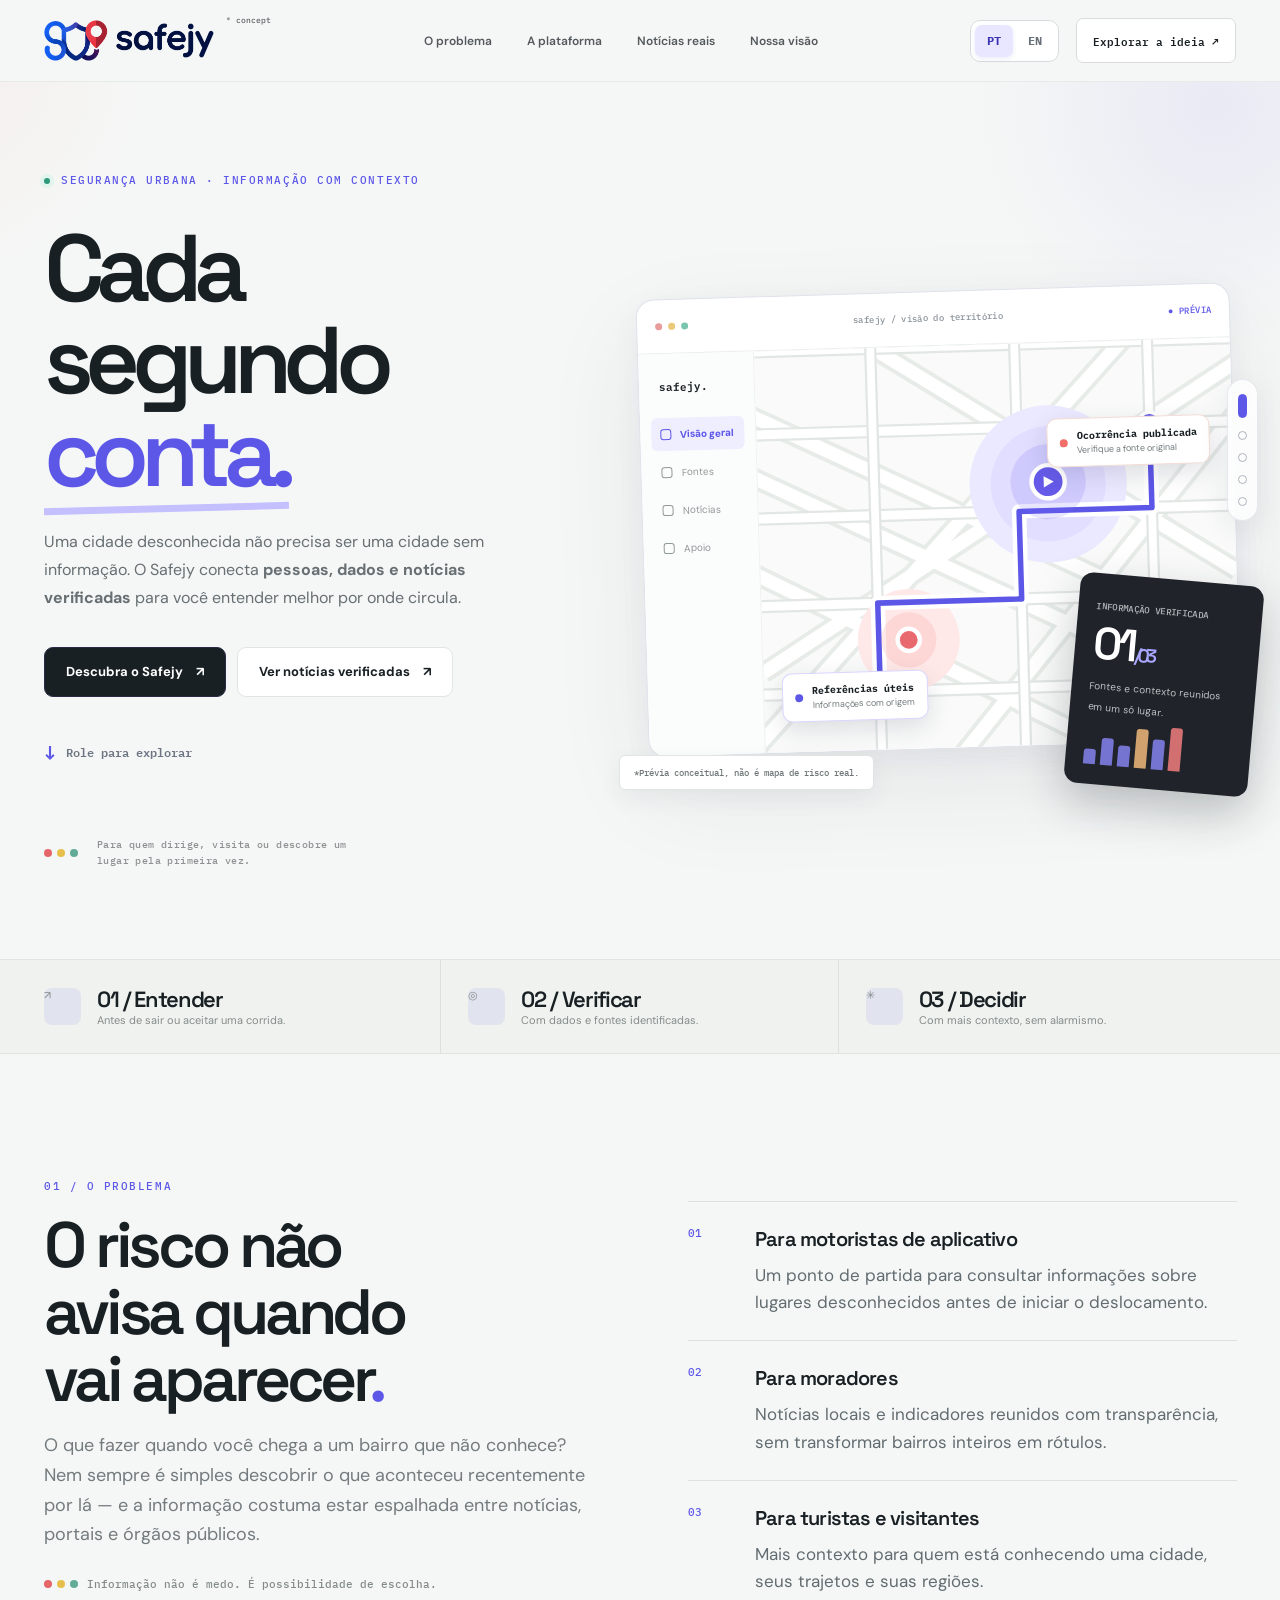
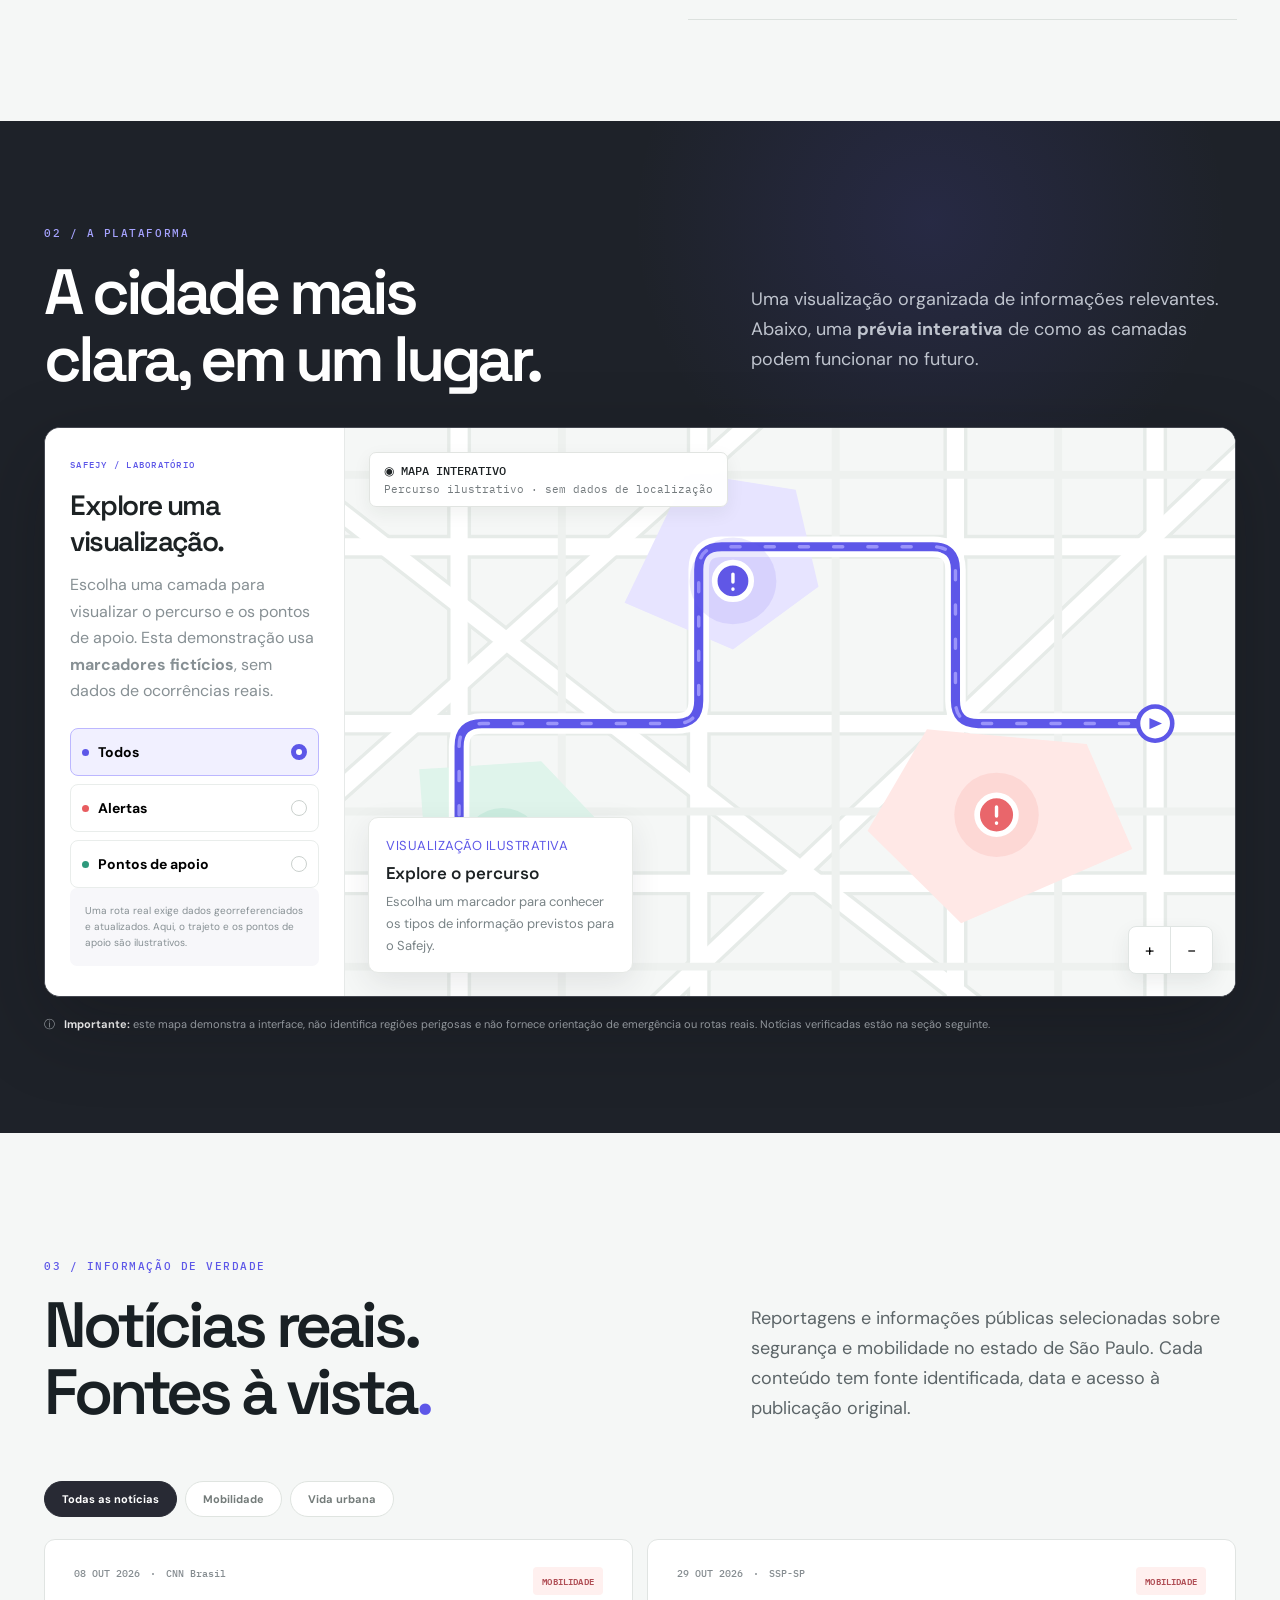
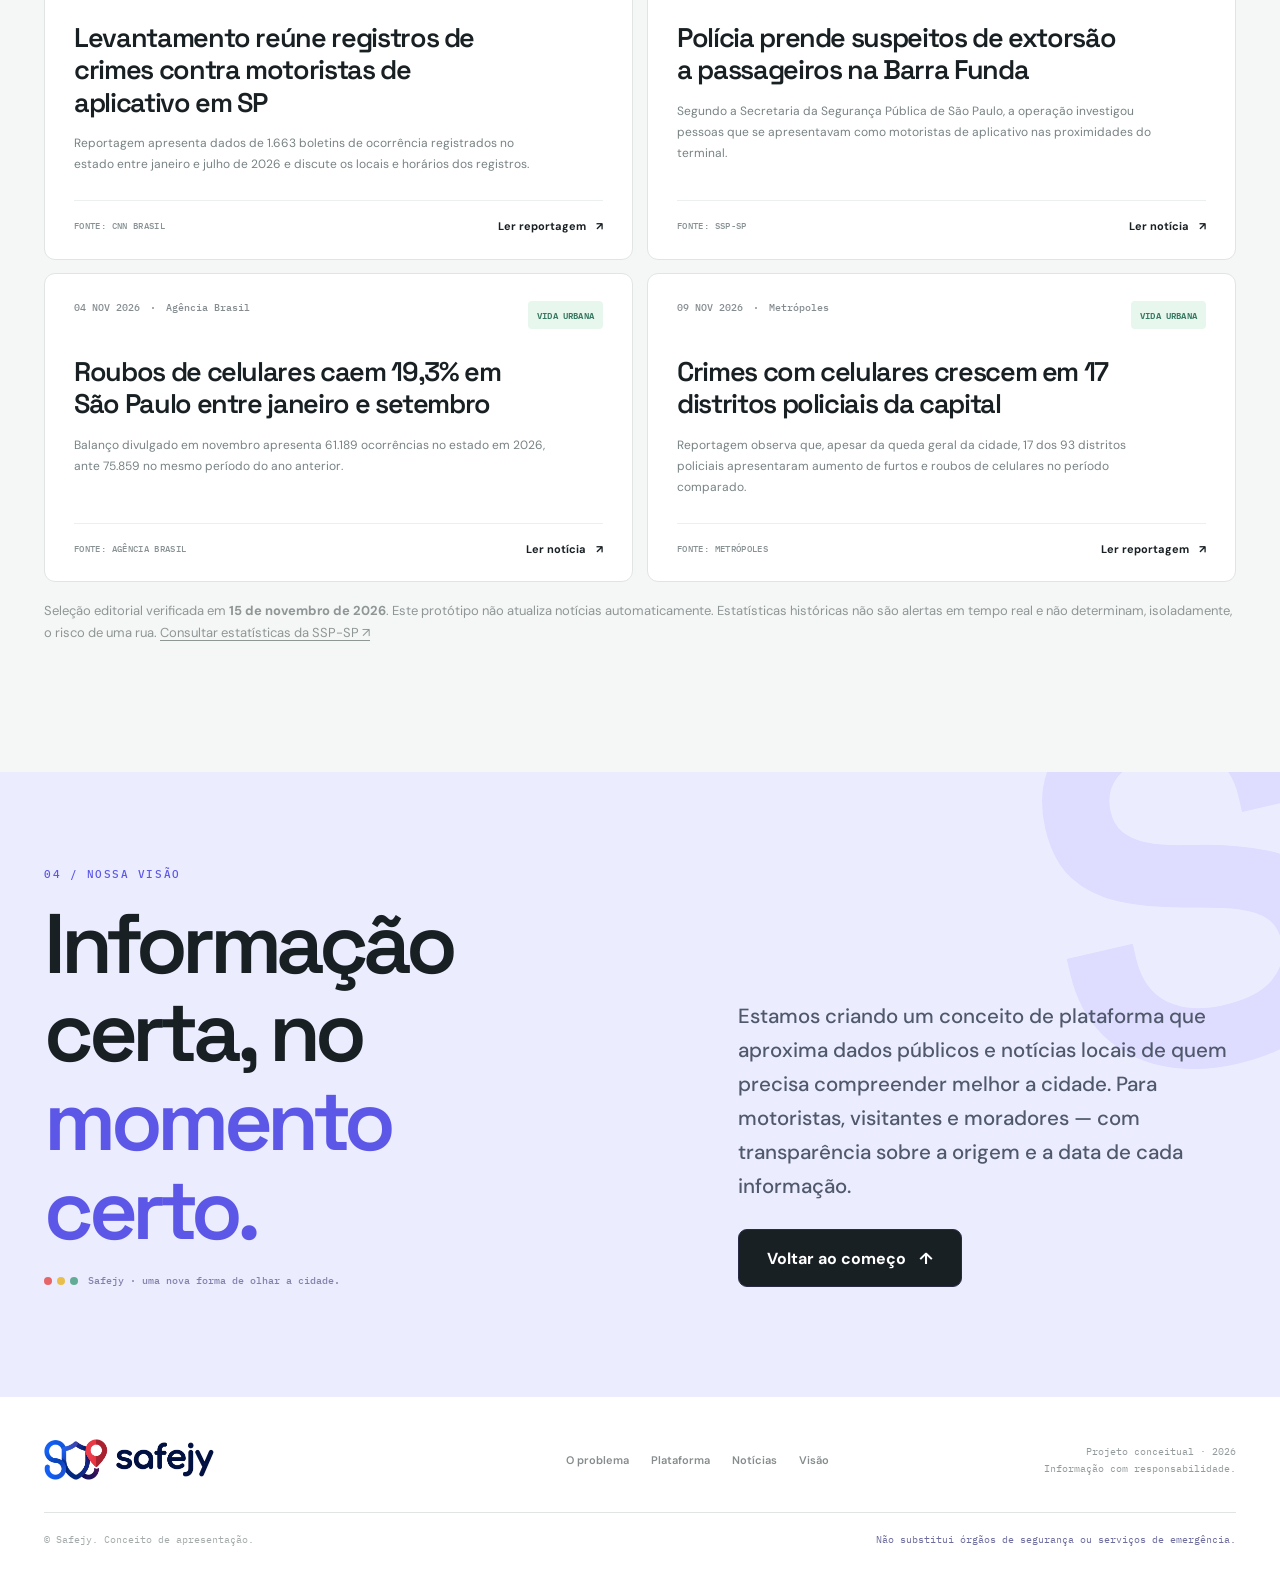
